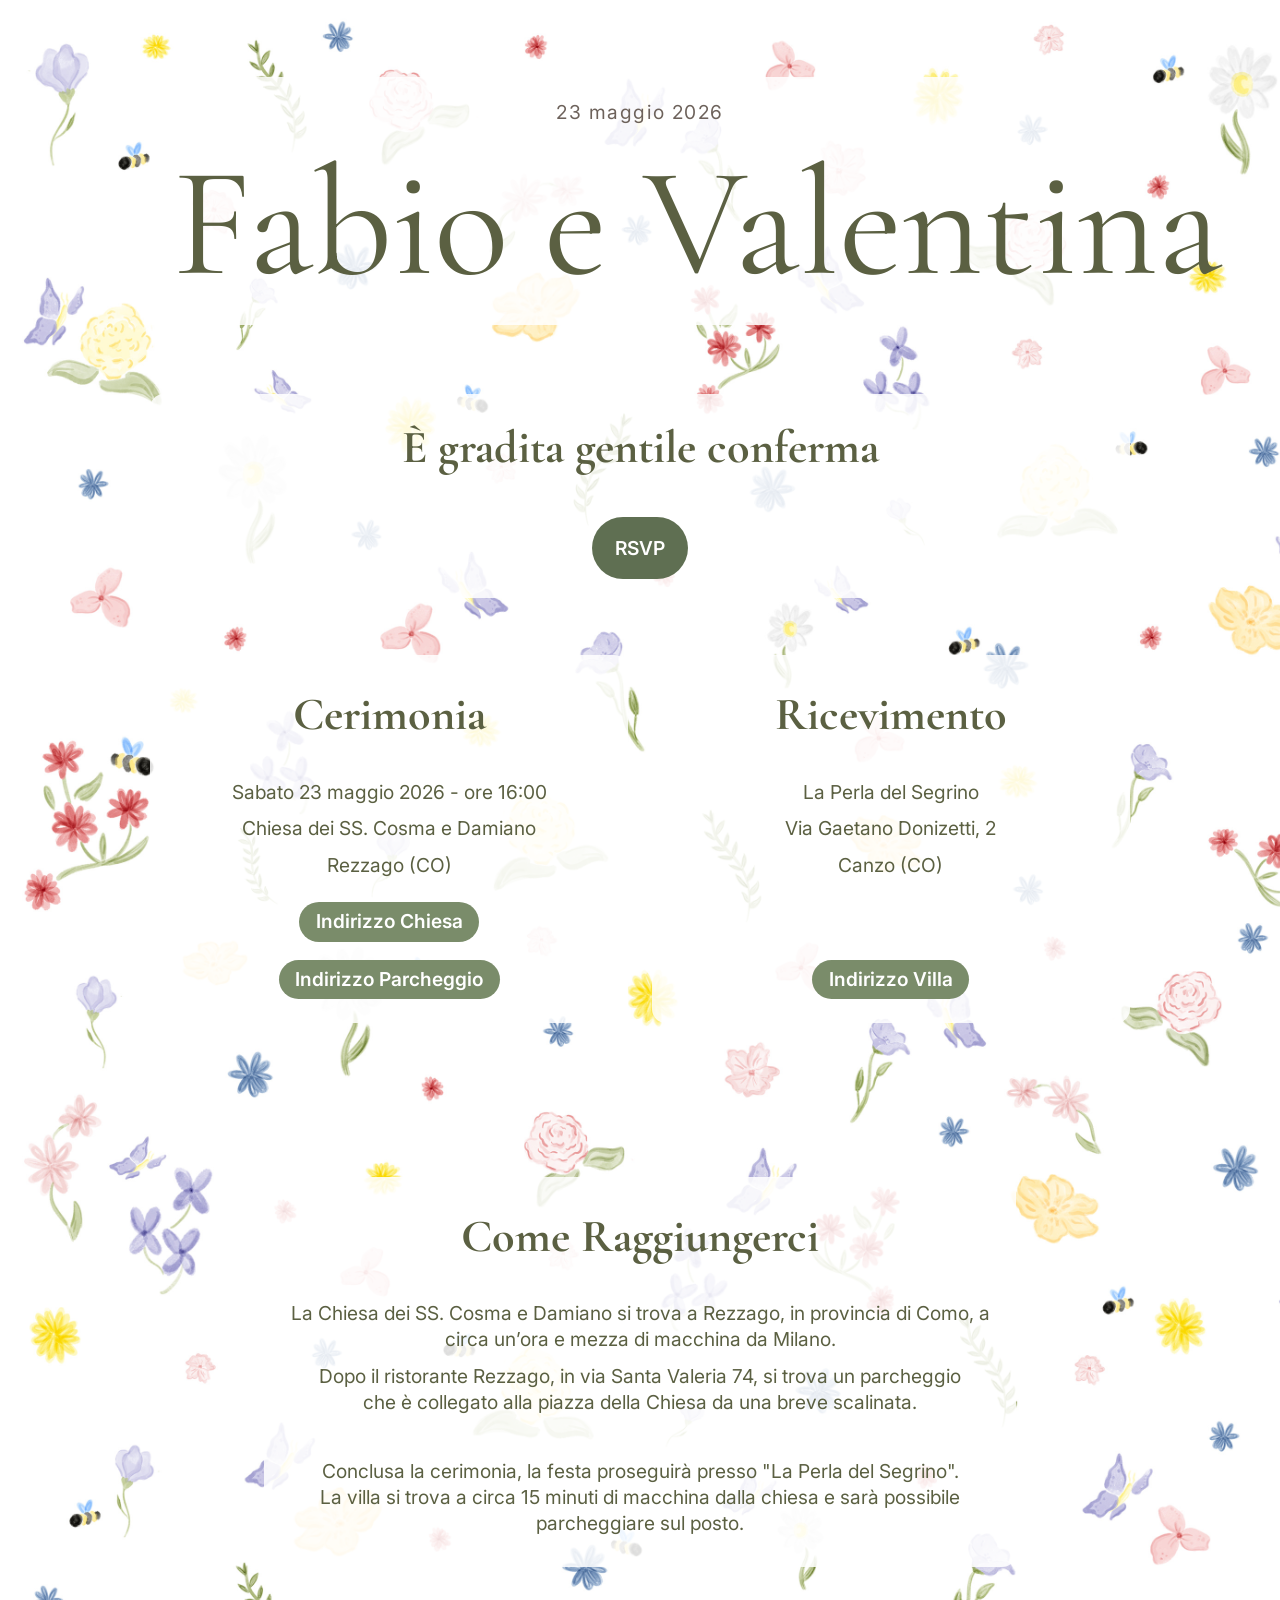
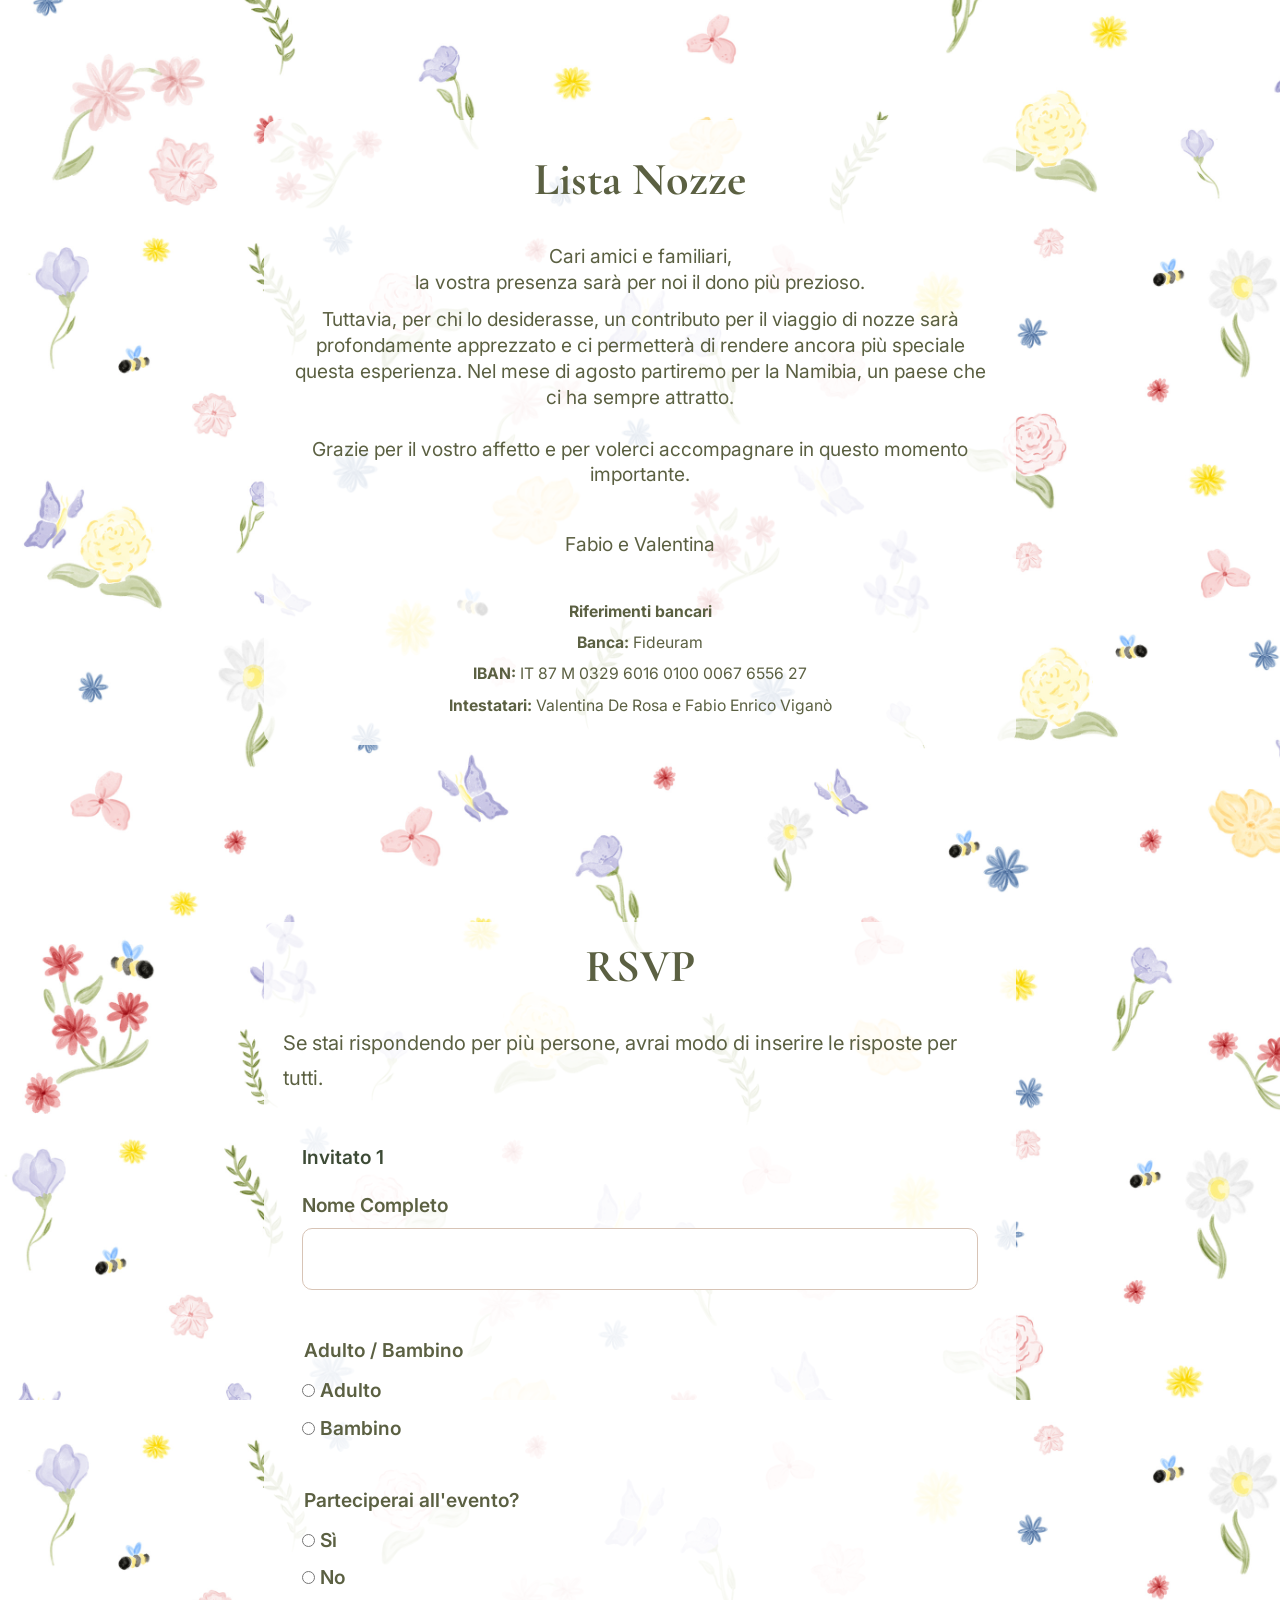
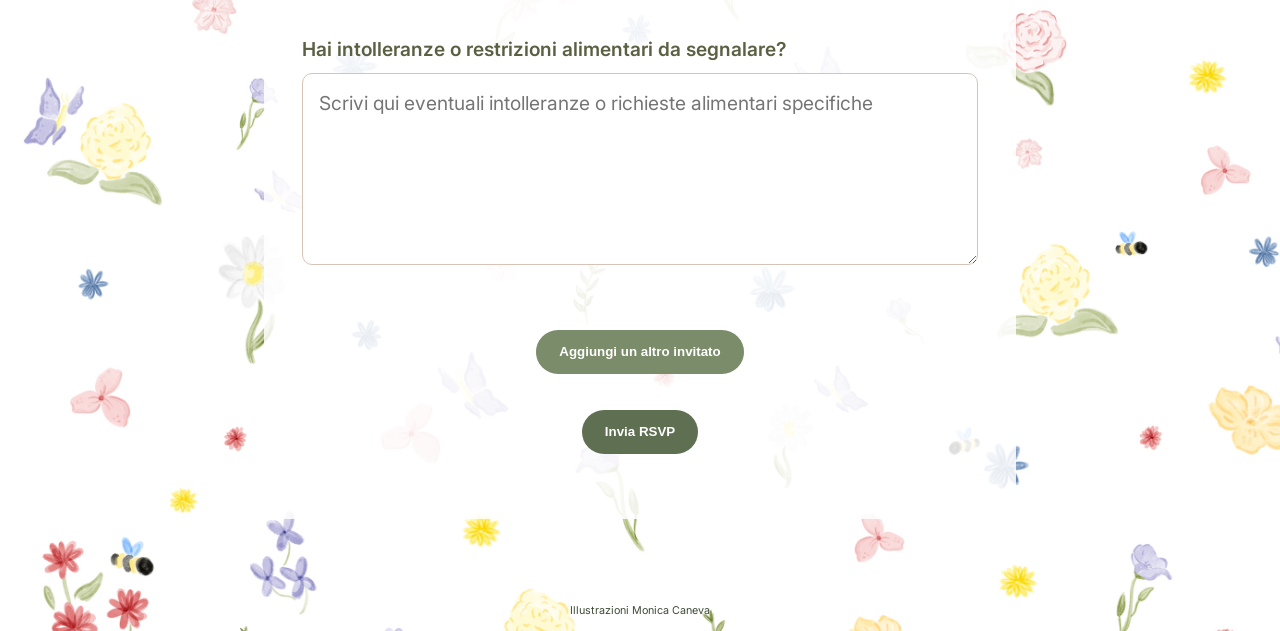
==== index.html @ 383ad24e "First Commit" ====
<!doctype html>
<html lang="it">
  <head>
    <meta charset="UTF-8" />
    <meta name="viewport" content="width=device-width, initial-scale=1.0" />
    <meta
      name="description"
      content="Landing page matrimonio di Fabio e Valentina con dettagli evento e RSVP."
    />
    <title>Fabio & Valentina | Matrimonio</title>
    <link rel="preconnect" href="https://fonts.googleapis.com" />
    <link rel="preconnect" href="https://fonts.gstatic.com" crossorigin />
    <link
      href="https://fonts.googleapis.com/css2?family=Cormorant+Garamond:wght@600;700&family=Inter:wght@400;500;600&display=swap"
      rel="stylesheet"
    />
    <link rel="stylesheet" href="css/style.css" />
  </head>
  <body>
    <main class="page" id="home">
      <section class="hero">
        <div class="content">
          <p class="date">23 maggio 2026</p>
          <p class="couple-name">Fabio e Valentina</p>
        </div>
      </section>

      <section class="rsvp home-rsvp-callout" id="rsvp">
        <div class="content">
          <h2>È gradita gentile conferma</h2>
          <a class="button" href="#rsvp-form-section">RSVP</a>
        </div>
      </section>

      <section class="details home-details">
        <div class="grid">
          <article class="card ceremony-card">
            <h2>Cerimonia</h2>
            <p>Sabato 23 maggio 2026 - ore 16:00</p>
            <p>Chiesa dei SS. Cosma e Damiano</p>
            <p>Rezzago (CO)</p>
            <div class="ceremony-links">
              <a href="https://maps.app.goo.gl/ZwgJhDwqapx5LQtx8" target="_blank" rel="noopener noreferrer">Indirizzo Chiesa</a>
              <a href="https://maps.app.goo.gl/cmECuBKohiMQBJNw7" target="_blank" rel="noopener noreferrer">Indirizzo Parcheggio</a>
            </div>
          </article>
          <article class="card reception-card">
            <h2>Ricevimento</h2>
            <p>La Perla del Segrino</p>
            <p>Via Gaetano Donizetti, 2</p>
            <p>Canzo (CO)</p>
            <div class="reception-links">
              <a href="https://maps.app.goo.gl/N8F8pr9XFEt7oXZA9" target="_blank" rel="noopener noreferrer">Indirizzo Villa</a>
            </div>
          </article>
        </div>
      </section>

      <section class="details">
        <div class="content">
          <article class="card reception-card">
            <h2>Come Raggiungerci</h2>
            <p>
              La Chiesa dei SS. Cosma e Damiano si trova a Rezzago, in provincia di Como, a circa un’ora e mezza di macchina da Milano.
            </p>
            <p>
              Dopo il ristorante Rezzago, in via Santa Valeria 74, si trova un parcheggio <br> 
              che è collegato alla piazza della Chiesa da una breve scalinata.
            </p>
            <p class="route-gap">
              Conclusa la cerimonia, la festa proseguirà presso "La Perla del Segrino". <br>
              La villa si trova a circa 15 minuti di macchina dalla chiesa e sarà possibile parcheggiare sul posto.
            </p>
          </article>
        </div>
      </section>

      <section class="details">
        <div class="content">
          <article class="card reception-card">
            <h2>Lista Nozze</h2>
            <p>Cari amici e familiari,<br />la vostra presenza sarà per noi il dono più prezioso.</p>
            <p>
              Tuttavia, per chi lo desiderasse, un contributo per il viaggio di nozze sarà profondamente apprezzato e ci permetterà di rendere ancora più speciale questa esperienza.
              Nel mese di agosto partiremo per la Namibia, un paese che ci ha sempre attratto.<br /><br />
              Grazie per il vostro affetto e per volerci accompagnare in questo momento importante.
            </p>
            <p class="route-gap">Fabio e Valentina</p>
            <p class="route-gap banking-ref"><strong>Riferimenti bancari</strong></p>
            <p class="banking-ref"><strong>Banca:</strong> Fideuram</p>
            <p class="banking-ref"><strong>IBAN:</strong> IT 87 M 0329 6016 0100 0067 6556 27</p>
            <p class="banking-ref"><strong>Intestatari:</strong> Valentina De Rosa e Fabio Enrico Viganò</p>
          </article>
        </div>
      </section>

      <section class="rsvp" id="rsvp-form-section">
        <div class="content">
          <form class="question-box rsvp-form" id="rsvp-form" action="#" method="post">
            <h2>RSVP</h2>
            <p class="intro">
              Se stai rispondendo per più persone,
              <span class="mobile-break-intro">avrai modo di inserire le risposte per tutti.</span>
            </p>
            <div id="guest-list" class="guest-list">
              <section class="guest-block" data-guest-index="1">
                <p class="guest-title">Invitato 1</p>

                <label for="nome-completo-1">Nome Completo</label>
                <input id="nome-completo-1" name="guests[0][nome-completo]" type="text" required />

                <fieldset class="choice-group">
                  <legend>Adulto / Bambino</legend>
                  <label class="choice-option" for="adulto-1">
                    <input id="adulto-1" name="guests[0][fascia-ospite]" type="radio" value="adulto" />
                    <span>Adulto</span>
                  </label>
                  <label class="choice-option" for="bambino-1">
                    <input id="bambino-1" name="guests[0][fascia-ospite]" type="radio" value="bambino" />
                    <span>Bambino</span>
                  </label>
                </fieldset>

                <fieldset class="choice-group">
                  <legend>Parteciperai all'evento?</legend>
                  <label class="choice-option" for="partecipa-si-1">
                    <input id="partecipa-si-1" name="guests[0][parteciperai]" type="radio" value="si" />
                    <span>Sì</span>
                  </label>
                  <label class="choice-option" for="partecipa-no-1">
                    <input id="partecipa-no-1" name="guests[0][parteciperai]" type="radio" value="no" />
                    <span>No</span>
                  </label>
                </fieldset>

                <label for="intolleranze-1">Hai intolleranze o restrizioni alimentari da segnalare?</label>
                <textarea
                  id="intolleranze-1"
                  name="guests[0][intolleranze]"
                  rows="5"
                  placeholder="Scrivi qui eventuali intolleranze o richieste alimentari specifiche"
                ></textarea>
              </section>
            </div>

            <button class="button button-secondary" id="add-guest-button" type="button">Aggiungi un altro invitato</button>
            <button class="button" type="submit">Invia RSVP</button>
            <p id="rsvp-status" class="form-status" aria-live="polite"></p>

            <div id="rsvp-success" class="success-box" role="status" aria-live="polite" hidden>
              <p class="success-text">RSVP inviato. Grazie!</p>
              <a class="button" href="index.html">Ritorna alla home</a>
            </div>
          </form>
        </div>
      </section>

      <footer class="site-footer">
        <p>
          <a href="https://www.monicanevacv.com" target="_blank" rel="noopener noreferrer">Illustrazioni Monica Caneva</a>
        </p>
      </footer>
    </main>
    <script>
      window.RSVP_ENDPOINT = "https://script.google.com/macros/s/AKfycbzjMvijUjiq8rRu9kfEBf66U6Lr6ds5MesCY8kaa6l6iBhkKy83EJxYsaWq7VzFw7nL/exec";
    </script>
    <script src="js/rsvp.js"></script>
  </body>
</html>
---- css/style.css ----
:root {
  --accent-green: #5f6f52;
  --accent-green-light: #7a8c6a;
  --accent-green-dark: #3d4b36;
}

* {
  box-sizing: border-box;
}

img,
video,
iframe {
  max-width: 100%;
  height: auto;
}

html,
body {
  margin: 0;
  padding: 0;
}

html {
  font-size: 120%;
}

body {
  font-family: "Inter", sans-serif;
  color: #5b6042;
  line-height: 1.7;
  background-color: #fffaf7;
  background-image: url("../assets/images/pattern.jpg");
  background-repeat: repeat;
  background-size: 3000px 3000px;
  background-position: top left;
  overflow-x: hidden;
}

.page {
  min-height: 100vh;
  width: 100%;
  display: flex;
  flex-direction: column;
  align-items: center;
}

.hero,
.details,
.rsvp {
  width: 100%;
  padding: clamp(2rem, 6vw, 4rem) clamp(1rem, 3.5vw, 1.6rem);
}

.content {
  width: min(760px, 100%);
  margin: 0 auto;
  text-align: center;
  padding-inline: 0.2rem;
}

.hero .content,
.home-rsvp-callout .content {
  width: min(980px, 100%);
  margin-left: auto;
  margin-right: auto;
  text-align: center;
  background: rgba(255, 255, 255, 0.86);
  border-radius: 14px;
  padding: 1rem 1.2rem;
}

.date {
  margin: 0;
  font-size: 1em;
  letter-spacing: 0.08em;
  text-transform: none;
  color: #6d625b;
  width: 100%;
  text-align: center;
}

.couple-name {
  margin: 0.7rem 0 0;
  font-family: "Cormorant Garamond", serif;
  font-size: clamp(3.9rem, 17.3vw, 8.1rem);
  line-height: 1.05;
  display: inline-block;
  width: auto;
  text-align: center;
  white-space: normal;
  overflow-wrap: anywhere;
}

h1,
h2,
h3 {
  font-family: "Cormorant Garamond", serif;
  margin: 0.5rem 0 1rem;
  line-height: 1.1;
}

h1 {
  font-size: clamp(2.6rem, 8vw, 5rem);
}

.rsvp-title {
  font-size: clamp(2.2rem, 10.4vw, 4.8rem);
  white-space: normal;
  text-wrap: balance;
  width: 100%;
  text-align: center;
  margin-left: auto;
  margin-right: auto;
}

.home-title {
  font-size: clamp(2.2rem, 10.8vw, 8.4rem);
  white-space: normal;
  text-wrap: balance;
  width: 100%;
  text-align: center;
  margin-left: auto;
  margin-right: auto;
}

h2 {
  font-size: clamp(1.8rem, 4.8vw, 2.4rem);
}

.place,
.intro {
  margin: 0.4rem 0;
  font-size: 1.05rem;
}

.mobile-break-intro {
  display: inline;
}

.button {
  display: inline-block;
  margin-top: 1.3rem;
  padding: 0.75rem 1.2rem;
  border-radius: 999px;
  text-decoration: none;
  font-weight: 600;
  color: #ffffff;
  background: var(--accent-green);
  text-align: center;
}

.grid {
  width: min(980px, 100%);
  margin: 0 auto;
  display: grid;
  grid-template-columns: repeat(2, minmax(0, 1fr));
  gap: clamp(0.8rem, 2vw, 1.2rem);
}

.home-details {
  padding-top: 1.2rem;
}

.home-rsvp-callout {
  margin-top: -0.6rem;
  padding-top: 0.2rem;
  padding-bottom: 1.8rem;
}

.card {
  background: rgba(255, 255, 255, 0.86);
  border: none;
  border-radius: 14px;
  padding: 1.25rem;
}

.question-box {
  width: min(520px, 100%);
  margin: 1.2rem auto 0;
  padding: 1rem;
  border: none;
  border-radius: 14px;
  background: rgba(255, 255, 255, 0.86);
  text-align: left;
}

.question-box label {
  display: block;
  margin-bottom: 0.45rem;
  font-weight: 600;
  line-height: 1.5;
}

.question-box input,
.question-box textarea {
  width: 100%;
  padding: 0.7rem 0.8rem;
  border: 1px solid #d8c4b6;
  border-radius: 10px;
  font: inherit;
  color: inherit;
  background: #ffffff;
}

.rsvp-form > input {
  margin-bottom: 1.6rem;
}

.guest-block > input {
  margin-bottom: 2.4rem;
}

.rsvp-form {
  display: grid;
  gap: 1rem;
  width: 100%;
}

.rsvp-form h2 {
  margin: 0 0 0.4rem;
  text-align: center;
}

.rsvp-form > .button {
  justify-self: center;
}

.guest-list {
  display: grid;
  gap: 1rem;
  width: 100%;
}

.guest-block {
  padding: 1rem;
  border: none;
  border-radius: 12px;
  background: rgba(255, 255, 255, 0.34);
}

.guest-title {
  margin: 0 0 0.9rem;
  font-weight: 600;
  color: var(--accent-green-dark);
}

.question-box textarea {
  resize: vertical;
  min-height: 120px;
}

.choice-group {
  margin: 0;
  padding: 0;
  border: 0;
}

.guest-block .choice-group + .choice-group {
  margin-top: 1.8rem;
}

.guest-block label[for^="intolleranze-"] {
  margin-top: 1.8rem;
}

.choice-group legend {
  margin-bottom: 0.6rem;
  font-weight: 600;
  line-height: 1.5;
}

.choice-option {
  display: flex;
  align-items: center;
  gap: 0.6rem;
  margin-bottom: 0.5rem;
  line-height: 1.6;
}

.choice-option input {
  width: auto;
  margin: 0;
}

.question-box .button {
  margin-top: 0.9rem;
  border: 0;
  cursor: pointer;
}

.button-secondary {
  background: var(--accent-green-light);
}

.form-status {
  min-height: 1.2rem;
  margin: 0.2rem 0 0;
  font-size: 0.95rem;
  color: var(--accent-green-dark);
}

.success-box {
  margin-top: 1rem;
  padding: 1.2rem;
  border: none;
  border-radius: 14px;
  background: rgba(255, 255, 255, 0.96);
  text-align: center;
}

.success-text {
  margin: 0;
  font-size: 1.35rem;
  font-weight: 700;
  color: var(--accent-green-dark);
}

.success-box .button {
  margin-top: 1rem;
}

.ceremony-card {
  text-align: center;
  display: flex;
  flex-direction: column;
  align-items: center;
  height: 100%;
}

.reception-card {
  text-align: center;
  display: flex;
  flex-direction: column;
  align-items: center;
  height: 100%;
}

.ceremony-card h2,
.reception-card h2 {
  margin-bottom: 1.8rem;
}

.ceremony-card p,
.reception-card p,
.ceremony-card a,
.reception-card a {
  line-height: 1.35;
}

.ceremony-card p,
.reception-card p {
  margin: 0.28rem 0;
}

.reception-card p.route-gap {
  margin-top: 2rem;
}

.reception-card .banking-ref {
  font-size: 0.82em;
  line-height: 1.3;
}

.ceremony-card a,
.reception-card a {
  display: inline-block;
  margin-top: 0.95rem;
  padding: 0.35rem 0.85rem;
  border-radius: 999px;
  text-decoration: none;
  font-weight: 600;
  color: #ffffff;
  background: var(--accent-green-light);
}

.ceremony-links {
  display: flex;
  flex-direction: column;
  align-items: center;
  width: 100%;
  margin-top: auto;
}

.reception-links {
  display: flex;
  flex-direction: column;
  align-items: center;
  width: 100%;
  margin-top: auto;
}

a {
  color: var(--accent-green-dark);
}

.site-footer {
  width: 100%;
  padding: 0.45rem 0.8rem 0.7rem;
  text-align: center;
}

.site-footer p {
  margin: 0;
  font-size: 0.56em;
  line-height: 1.2;
}

.site-footer a {
  text-decoration: none;
}

.hero-home-link {
  color: inherit;
  text-decoration: none;
  display: block;
  width: 100%;
  margin-left: auto;
  margin-right: auto;
  text-align: center;
}

.hero-header-link {
  display: block;
  width: 100%;
  color: inherit;
  text-decoration: none;
}

.hero-header-link .date {
  font-size: 2em;
  margin: 0;
}

.hero-header-link .couple-name {
  margin: 0.7rem 0 0;
  font-family: "Cormorant Garamond", serif;
  font-size: clamp(3.9rem, 17.3vw, 8.1rem);
  line-height: 1.05;
  display: inline-block;
  width: auto;
  text-align: center;
}

@media (max-width: 760px) {
  .mobile-break-intro {
    display: block;
  }

  .date {
    font-size: clamp(0.7rem, 3.5vw, 1rem);
  }

  .couple-name {
    margin-top: 1rem;
    font-size: clamp(2rem, 10vw, 3.2rem);
    line-height: 1.08;
  }

  .hero-header-link .date {
    font-size: clamp(1.4rem, 7vw, 2rem);
  }

  .hero-header-link .couple-name {
    font-size: clamp(2rem, 10vw, 3.2rem);
    line-height: 1.08;
  }

  .home-title,
  .rsvp-title {
    font-size: clamp(1.9rem, 9vw, 3rem);
  }

  .grid {
    grid-template-columns: 1fr;
  }

  .hero,
  .details,
  .rsvp {
    padding: 1.6rem 0.9rem;
  }

  .question-box {
    width: 100%;
    padding: 0.9rem;
  }

  .button {
    width: 100%;
    max-width: 320px;
    margin-left: auto;
    margin-right: auto;
  }

  .home-rsvp-callout {
    margin-top: 0;
    padding-top: 0.48rem;
    padding-bottom: 0.96rem;
  }

  .ceremony-links,
  .reception-links {
    margin-top: 0.95rem;
  }

  .home-rsvp-callout h2 {
    font-size: clamp(1.45rem, 3.8vw, 1.92rem);
  }

  .home-rsvp-callout .button {
    font-size: 0.8em;
    padding: 0.6rem 0.95rem;
  }
}

@media (max-width: 480px) {
  .content {
    width: 100%;
  }

  .question-box {
    padding: 0.8rem;
  }

  .guest-block {
    padding: 0.8rem;
  }
}

@media (min-width: 761px) and (max-width: 1024px) {
  .hero,
  .details,
  .rsvp {
    padding: 2.4rem 1.2rem;
  }

  .date {
    font-size: clamp(0.8rem, 2.1vw, 1.1rem);
  }

  .couple-name {
    font-size: clamp(3rem, 8vw, 5.2rem);
    line-height: 1.08;
  }

  .hero-header-link .date {
    font-size: clamp(1.6rem, 4.2vw, 2.2rem);
  }

  .hero-header-link .couple-name {
    font-size: clamp(3rem, 8vw, 5.2rem);
    line-height: 1.08;
  }

  .home-rsvp-callout {
    margin-top: 0;
    padding-top: 0.7rem;
    padding-bottom: 1.4rem;
  }

  .grid {
    gap: 0.9rem;
  }

  .question-box {
    width: min(640px, 100%);
  }
}

@media (min-width: 1024px) {
  .home-title,
  .rsvp-title,
  .couple-name {
    white-space: nowrap;
  }
}
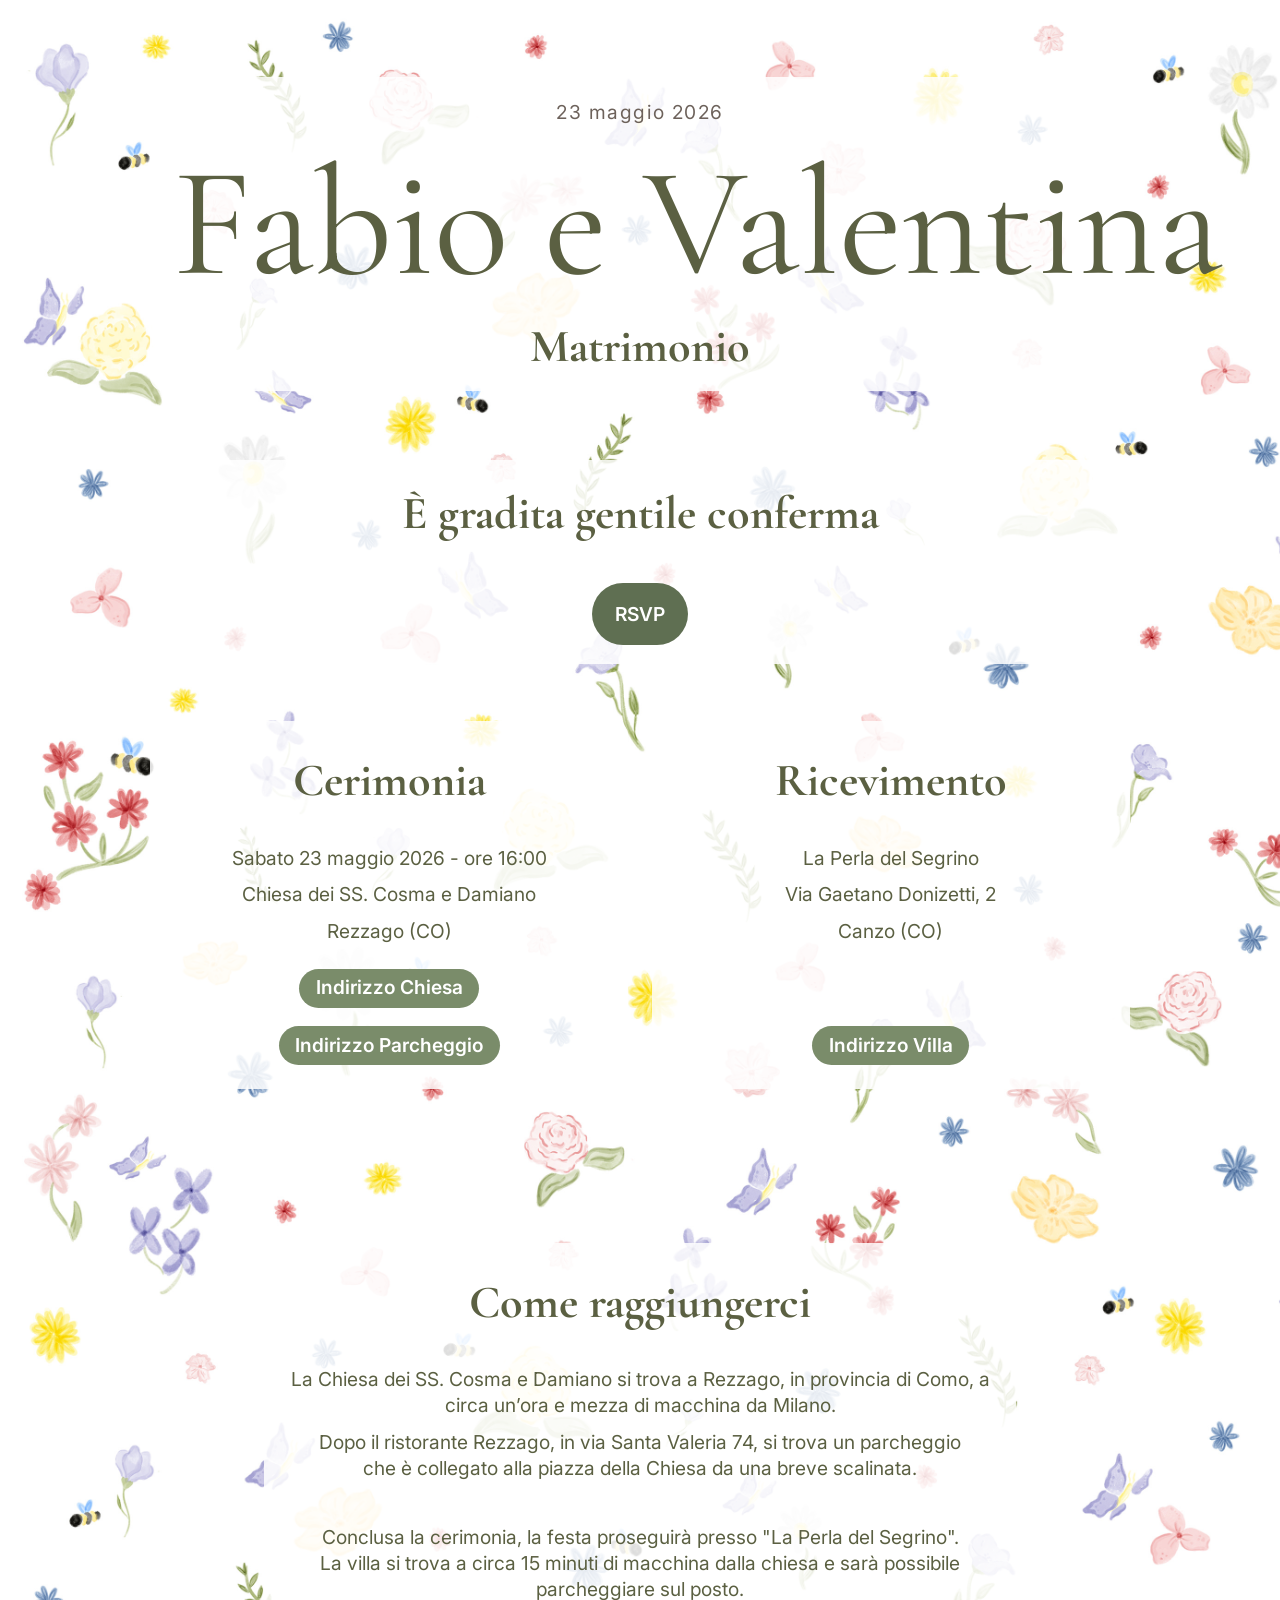
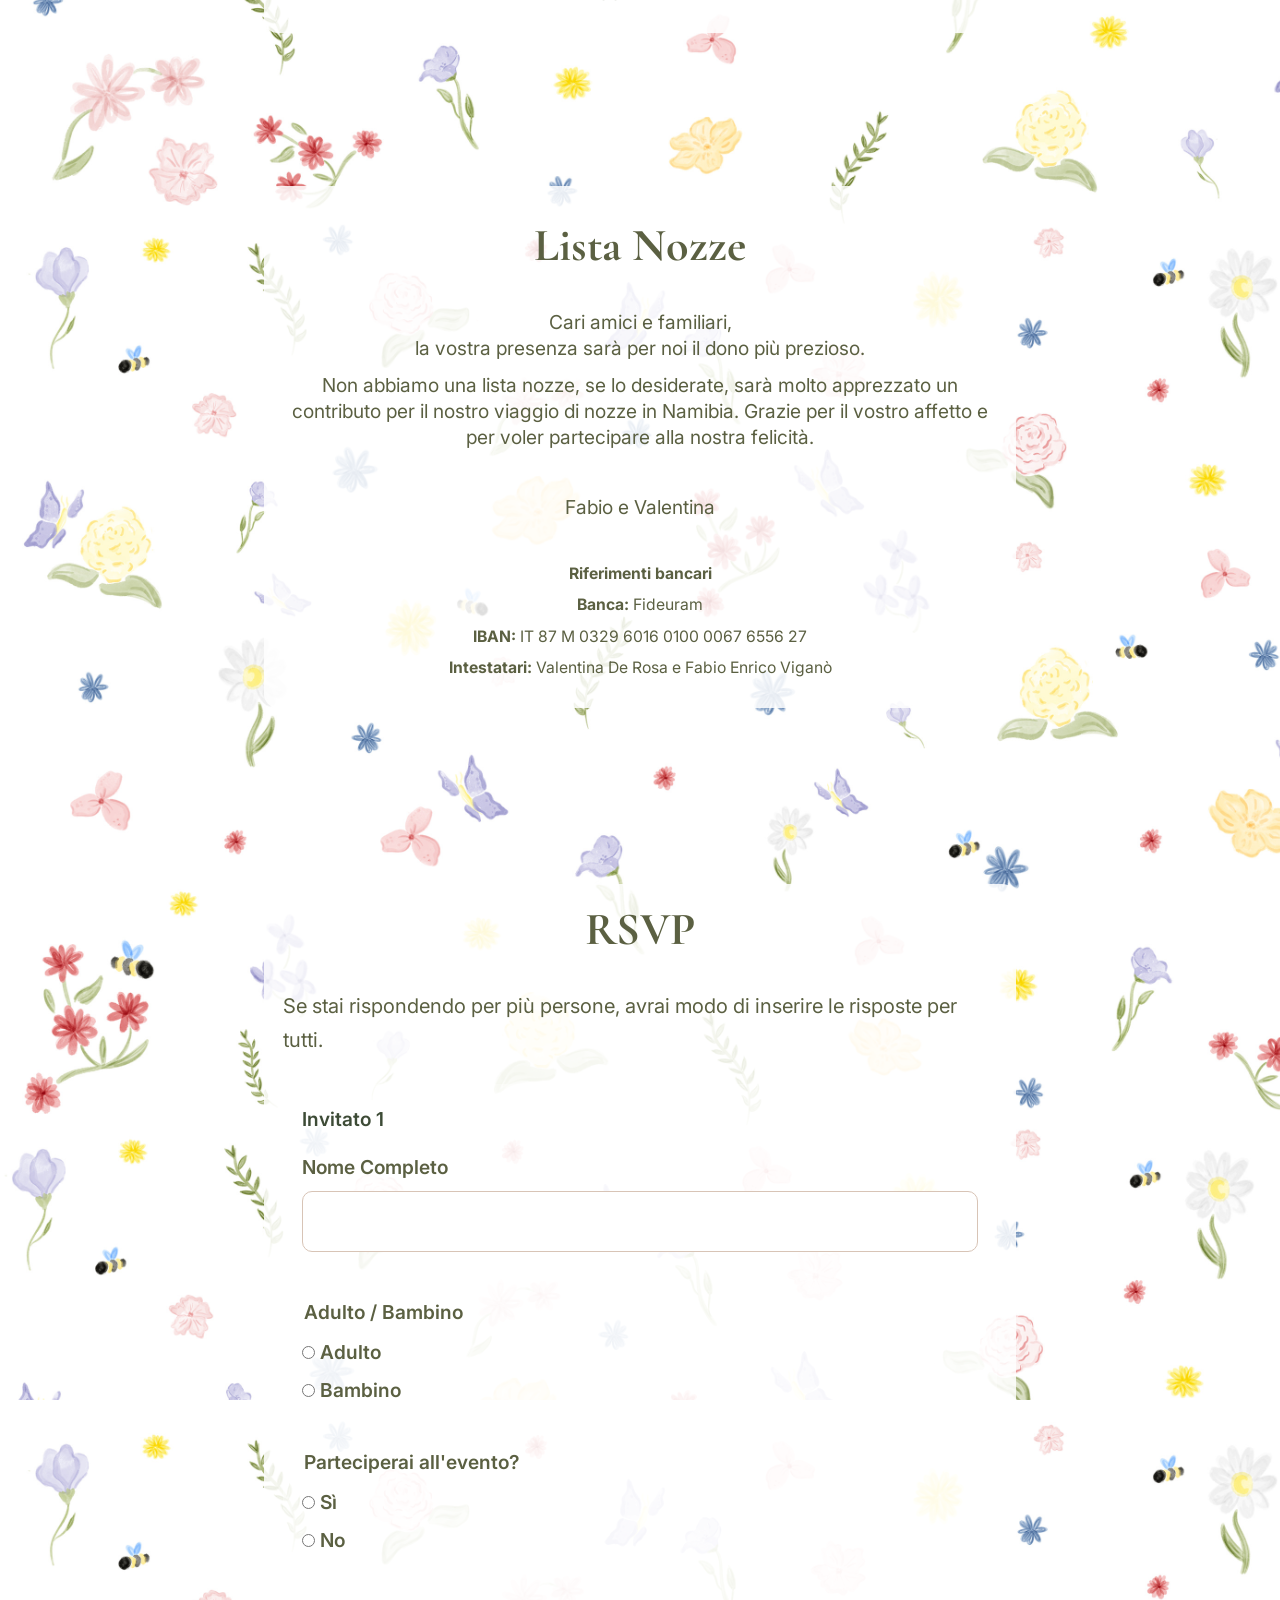
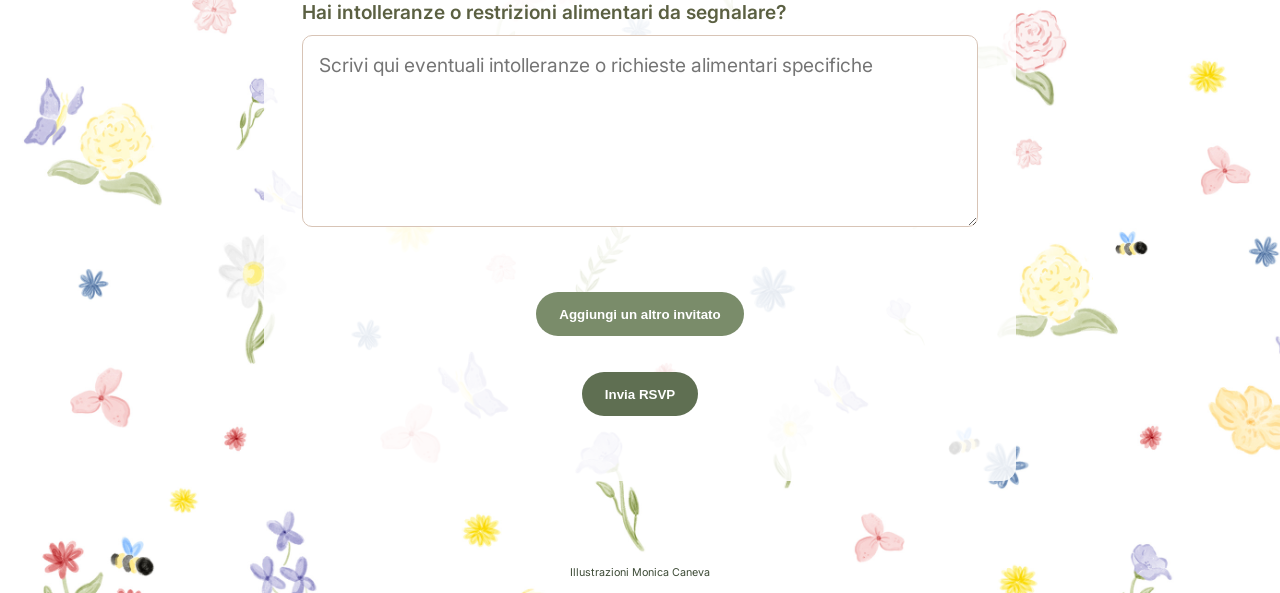
==== commit 31823d15: "Revisione 1" ====
--- a/index.html
+++ b/index.html
@@ -22,6 +22,7 @@
         <div class="content">
           <p class="date">23 maggio 2026</p>
           <p class="couple-name">Fabio e Valentina</p>
+          <h2 class="hero-subtitle">Matrimonio</h2>
         </div>
       </section>
 
@@ -59,7 +60,7 @@
       <section class="details">
         <div class="content">
           <article class="card reception-card">
-            <h2>Come Raggiungerci</h2>
+            <h2>Come raggiungerci</h2>
             <p>
               La Chiesa dei SS. Cosma e Damiano si trova a Rezzago, in provincia di Como, a circa un’ora e mezza di macchina da Milano.
             </p>
@@ -79,11 +80,13 @@
         <div class="content">
           <article class="card reception-card">
             <h2>Lista Nozze</h2>
-            <p>Cari amici e familiari,<br />la vostra presenza sarà per noi il dono più prezioso.</p>
             <p>
-              Tuttavia, per chi lo desiderasse, un contributo per il viaggio di nozze sarà profondamente apprezzato e ci permetterà di rendere ancora più speciale questa esperienza.
-              Nel mese di agosto partiremo per la Namibia, un paese che ci ha sempre attratto.<br /><br />
-              Grazie per il vostro affetto e per volerci accompagnare in questo momento importante.
+              Cari amici e familiari,<br />
+              la vostra presenza sarà per noi il dono più prezioso.
+            </p>
+            <p>
+              Non abbiamo una lista nozze, se lo desiderate, sarà molto apprezzato un contributo per il nostro viaggio di nozze in Namibia.
+              Grazie per il vostro affetto e per voler partecipare alla nostra felicità.
             </p>
             <p class="route-gap">Fabio e Valentina</p>
             <p class="route-gap banking-ref"><strong>Riferimenti bancari</strong></p>
--- a/css/style.css
+++ b/css/style.css
@@ -92,6 +92,10 @@
   overflow-wrap: anywhere;
 }
 
+.hero-subtitle {
+  margin: 0.8rem 0 0;
+}
+
 h1,
 h2,
 h3 {
@@ -508,6 +512,10 @@
     font-size: clamp(1.45rem, 3.8vw, 1.92rem);
   }
 
+  .hero-subtitle {
+    font-size: clamp(1.45rem, 3.8vw, 1.92rem);
+  }
+
   .home-rsvp-callout .button {
     font-size: 0.8em;
     padding: 0.6rem 0.95rem;
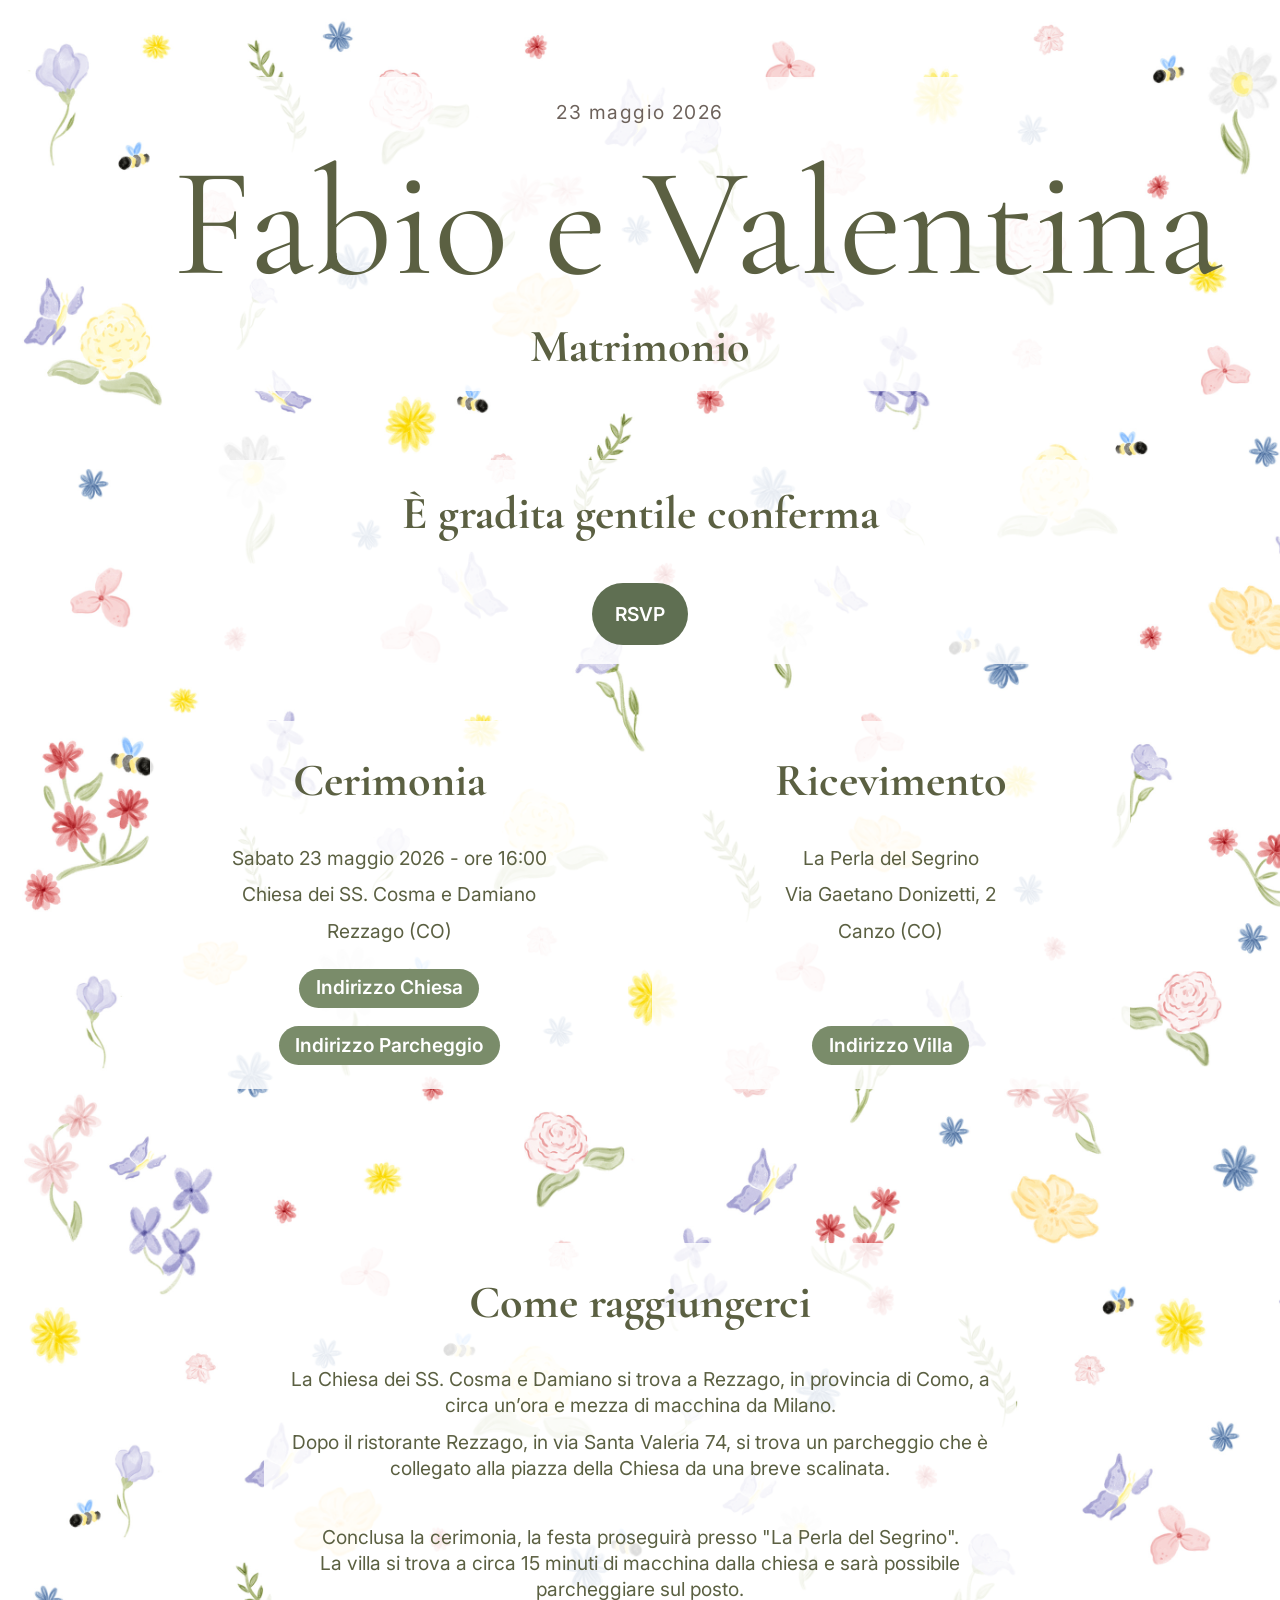
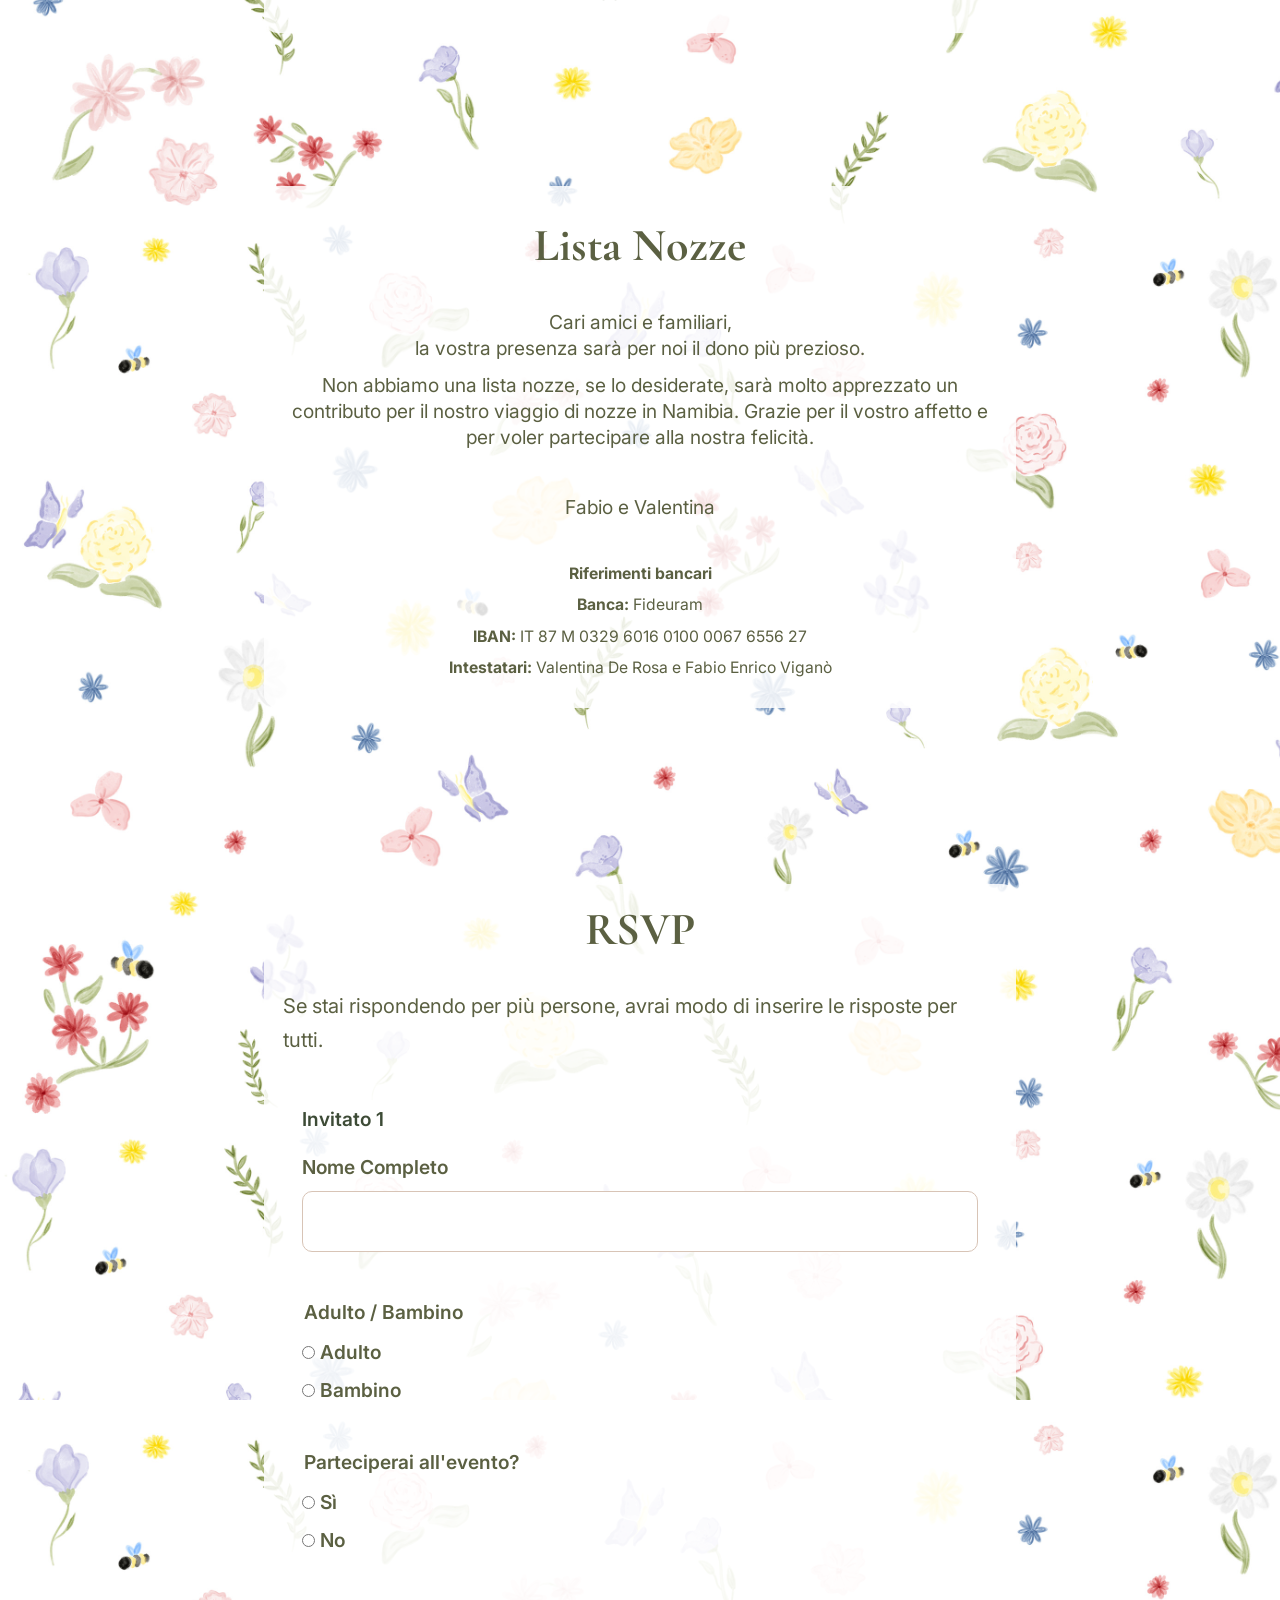
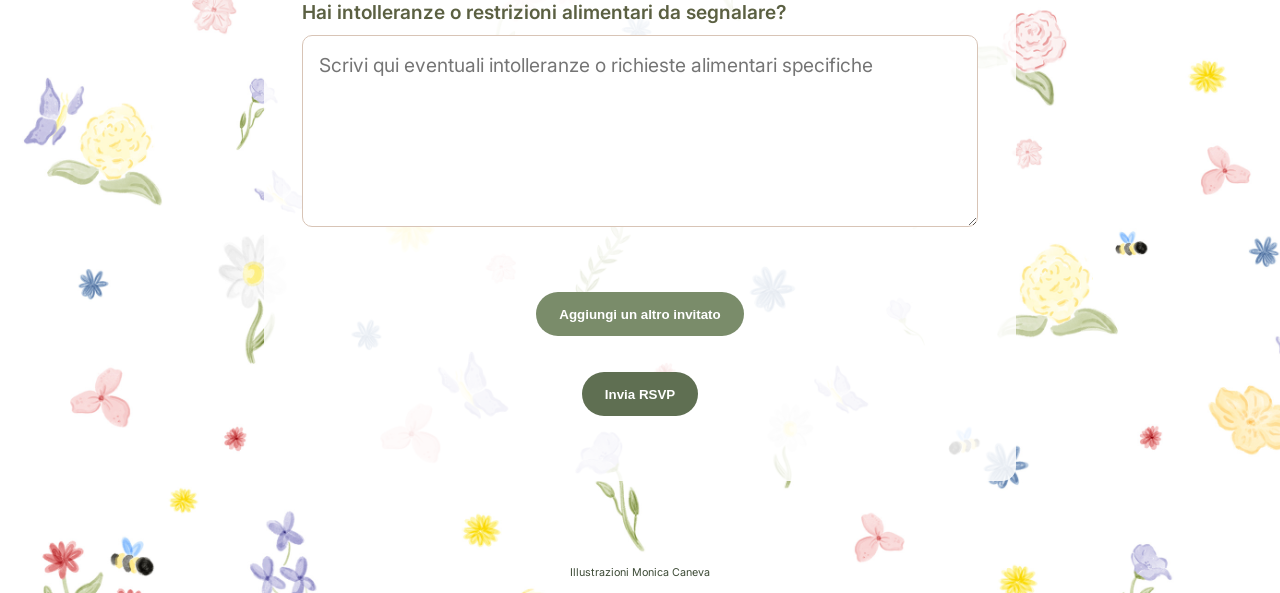
==== commit e1c5e20e: "revision 2" ====
--- a/index.html
+++ b/index.html
@@ -3,6 +3,7 @@
   <head>
     <meta charset="UTF-8" />
     <meta name="viewport" content="width=device-width, initial-scale=1.0" />
+    <meta name="format-detection" content="telephone=no" />
     <meta
       name="description"
       content="Landing page matrimonio di Fabio e Valentina con dettagli evento e RSVP."
@@ -37,7 +38,7 @@
         <div class="grid">
           <article class="card ceremony-card">
             <h2>Cerimonia</h2>
-            <p>Sabato 23 maggio 2026 - ore 16:00</p>
+            <p class="ceremony-datetime">Sabato 23 maggio 2026 - ore 16:00</p>
             <p>Chiesa dei SS. Cosma e Damiano</p>
             <p>Rezzago (CO)</p>
             <div class="ceremony-links">
@@ -65,8 +66,7 @@
               La Chiesa dei SS. Cosma e Damiano si trova a Rezzago, in provincia di Como, a circa un’ora e mezza di macchina da Milano.
             </p>
             <p>
-              Dopo il ristorante Rezzago, in via Santa Valeria 74, si trova un parcheggio <br> 
-              che è collegato alla piazza della Chiesa da una breve scalinata.
+              Dopo il ristorante Rezzago, in via Santa Valeria 74, si trova un parcheggio che è collegato alla piazza della Chiesa da una breve scalinata.
             </p>
             <p class="route-gap">
               Conclusa la cerimonia, la festa proseguirà presso "La Perla del Segrino". <br>
--- a/css/style.css
+++ b/css/style.css
@@ -357,6 +357,10 @@
   margin: 0.28rem 0;
 }
 
+.ceremony-datetime {
+  white-space: nowrap;
+}
+
 .reception-card p.route-gap {
   margin-top: 2rem;
 }
@@ -364,6 +368,12 @@
 .reception-card .banking-ref {
   font-size: 0.82em;
   line-height: 1.3;
+}
+
+.reception-card .banking-ref a[href^="tel:"] {
+  color: inherit;
+  text-decoration: none;
+  pointer-events: none;
 }
 
 .ceremony-card a,
